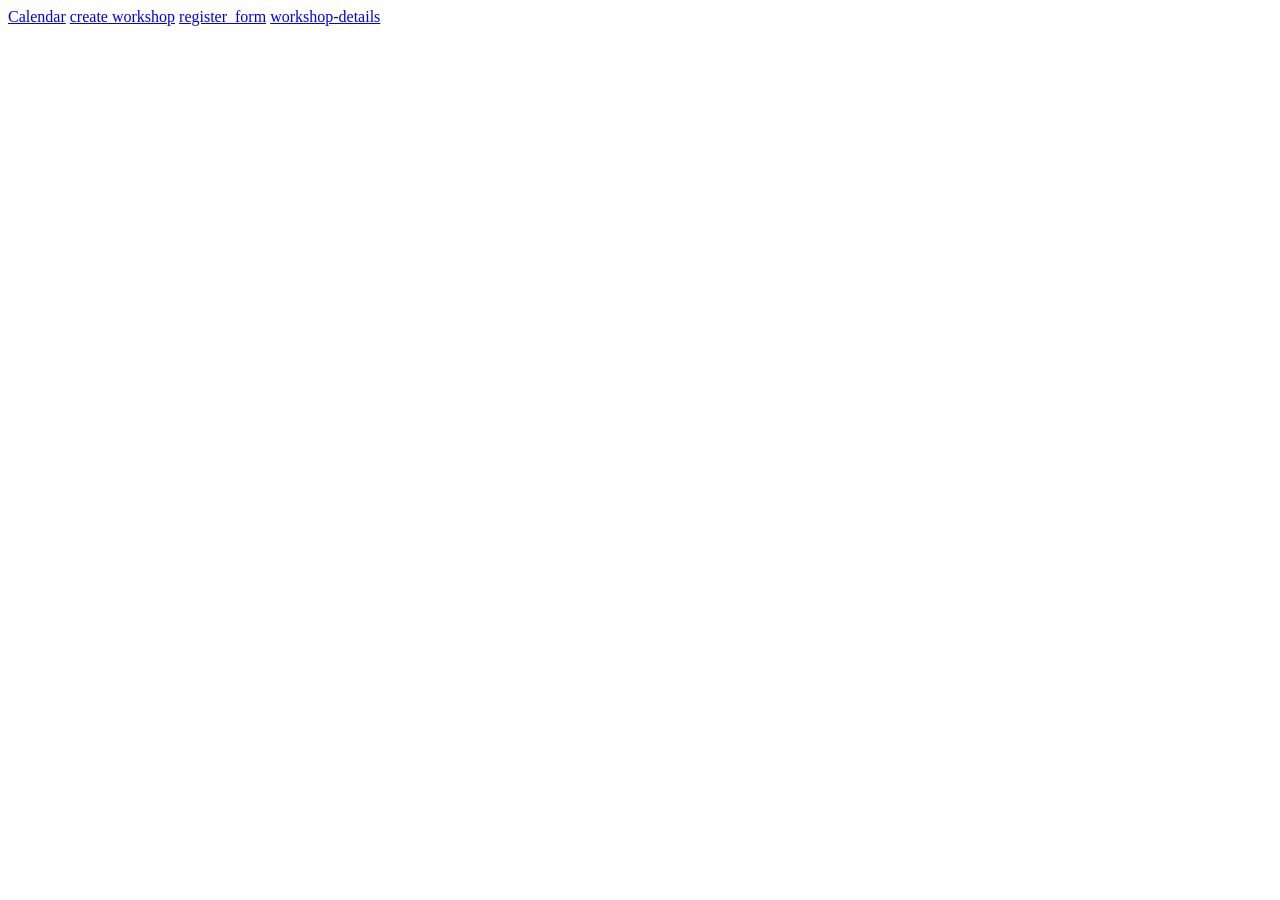
==== index.html @ 76fabd31 "premerge calendar wk detail" ====
<!DOCTYPE html>
<html lang="en">
<head>
	<meta charset="UTF-8">
	<title>Title</title>
</head>
<body>
    <a href="calendar/calendar.html">Calendar</a>
    <a href="create-workshop/create_workshop.html">create workshop</a>
    <a href="register-form/register_form.html">register_form</a>
    <a href="workshop-details/workshop-details.html">workshop-details</a>
</body>
</html>
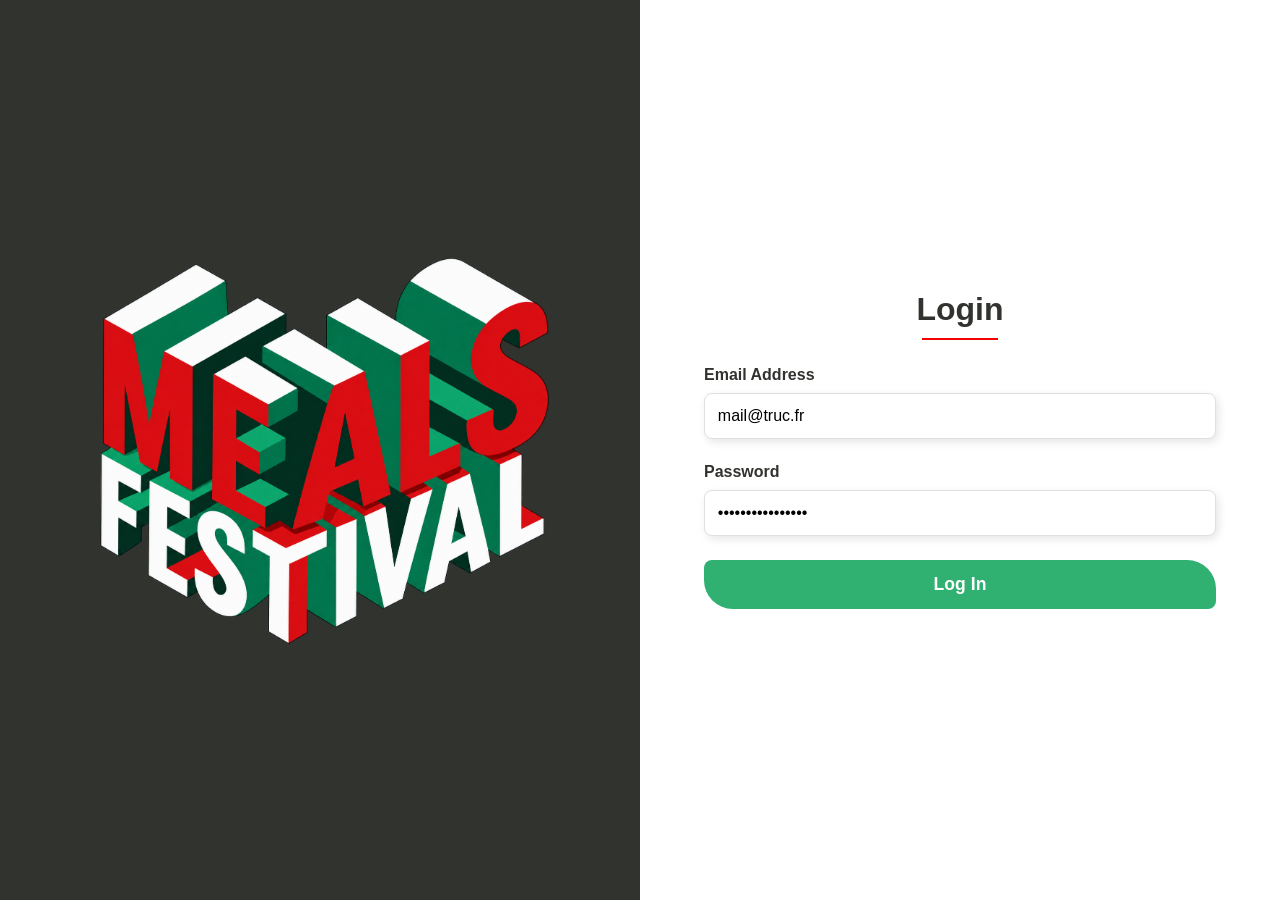
==== commit f06cda8a: "Organize workshop pages and add details flow Move the calendar and workshop creation pages into dedi" ====
--- a/index.html
+++ b/index.html
@@ -1,13 +1,32 @@
 <!DOCTYPE html>
 <html lang="en">
 <head>
-	<meta charset="UTF-8">
-	<title>Title</title>
+    <meta charset="UTF-8">
+    <meta name="viewport" content="width=device-width, initial-scale=1.0">
+    <title>Login</title>
+    <link rel="stylesheet" href="login_form.css">
+    <script src ="login_form.js" defer></script>
 </head>
 <body>
-    <a href="calendar/calendar.html">Calendar</a>
-    <a href="create-workshop/create_workshop.html">create workshop</a>
-    <a href="register-form/register_form.html">register_form</a>
-    <a href="workshop-details/workshop-details.html">workshop-details</a>
+    <div class="container">
+        <div class="left_section">
+            <img class="logo" src="images/mealsfestival.png" alt="Meals Festival Logo">
+        </div>
+        <div class="right_section">
+            <h1>Login</h1>
+            <hr>
+            <form action="" method="post">
+                <div>
+                    <label for="email">Email Address</label>
+                    <input value="mail@truc.fr" type="email" id="email" name="email" placeholder="Enter your email" required>
+                </div>
+                <div>
+                    <label for="password">Password</label>
+                    <input value="bon-mot-de-passe" type="password" id="password" name="password" placeholder="Enter your password" required>
+                </div>
+                <button id="btn" type="submit">Log In</button>
+            </form>
+        </div>
+    </div>
 </body>
 </html>
--- a/login_form.css
+++ b/login_form.css
@@ -0,0 +1,98 @@
+* {
+    margin: 0;
+    padding: 0;
+    box-sizing: border-box;
+}
+body {
+    min-height: 100vh;
+    font-family: Arial, sans-serif;
+    color: #31332F;
+}
+
+.container {
+    display: flex;
+    width: 100%;
+    min-height: 100vh;
+}
+.left_section {
+    flex: 1;
+    min-width: 0;
+    background-color: #31332F;
+    display: flex;
+    justify-content: center;
+    align-items: center;
+    padding: 5%;
+}
+.logo {
+    display: block;
+    width: 100%;
+    max-width: 100%;
+    height: auto;
+    object-fit: contain;
+}
+.right_section {
+    flex: 1;
+    min-width: 0;
+    min-height: 100vh;
+    padding: 5%;
+    background-color: white;
+    display: flex;
+    flex-direction: column;
+    justify-content: center;
+    align-items: center;
+}
+.right_section h1 {
+    width: 100%;
+    text-align: center;
+    font-size: 2rem;
+    margin-bottom: 2%;
+}
+.right_section hr {
+    width: 15%;
+    border: none;
+    border-top: 0.15rem solid #f50101;
+    margin-bottom: 5%;
+}
+.right_section form {
+    display: flex;
+    flex-direction: column;
+    width: 100%;
+    gap: 1.5rem;
+}
+.form-group {
+    width: 100%;
+}
+.right_section label {
+    display: block;
+    margin-bottom: 0.6rem;
+    font-size: 1rem;
+    font-weight: 600;
+}
+.right_section input {
+    display: block;
+    width: 100%;
+    padding: 0.8em;
+    border: 0.08rem solid #e0e0e0;
+    border-radius: 0.5rem;
+    font-size: 1rem;
+    outline: none;
+    box-shadow: 0.15rem 0.2rem 0.5rem rgba(0, 0, 0, 0.10);
+}
+.right_section input:focus {
+    border-color: #30B071;
+}
+.right_section button {
+    display: block;
+    width: 100%;
+    padding: 0.8em;
+    background-color: #30B071;
+    color: white;
+    font-size: 1.1rem;
+    font-weight: 600;
+    border: none;
+    border-radius: 0.5rem 1.8rem 0.5rem 1.8rem;
+    cursor: pointer;
+}
+.right_section button:hover {
+    background-color: #26945D;
+}
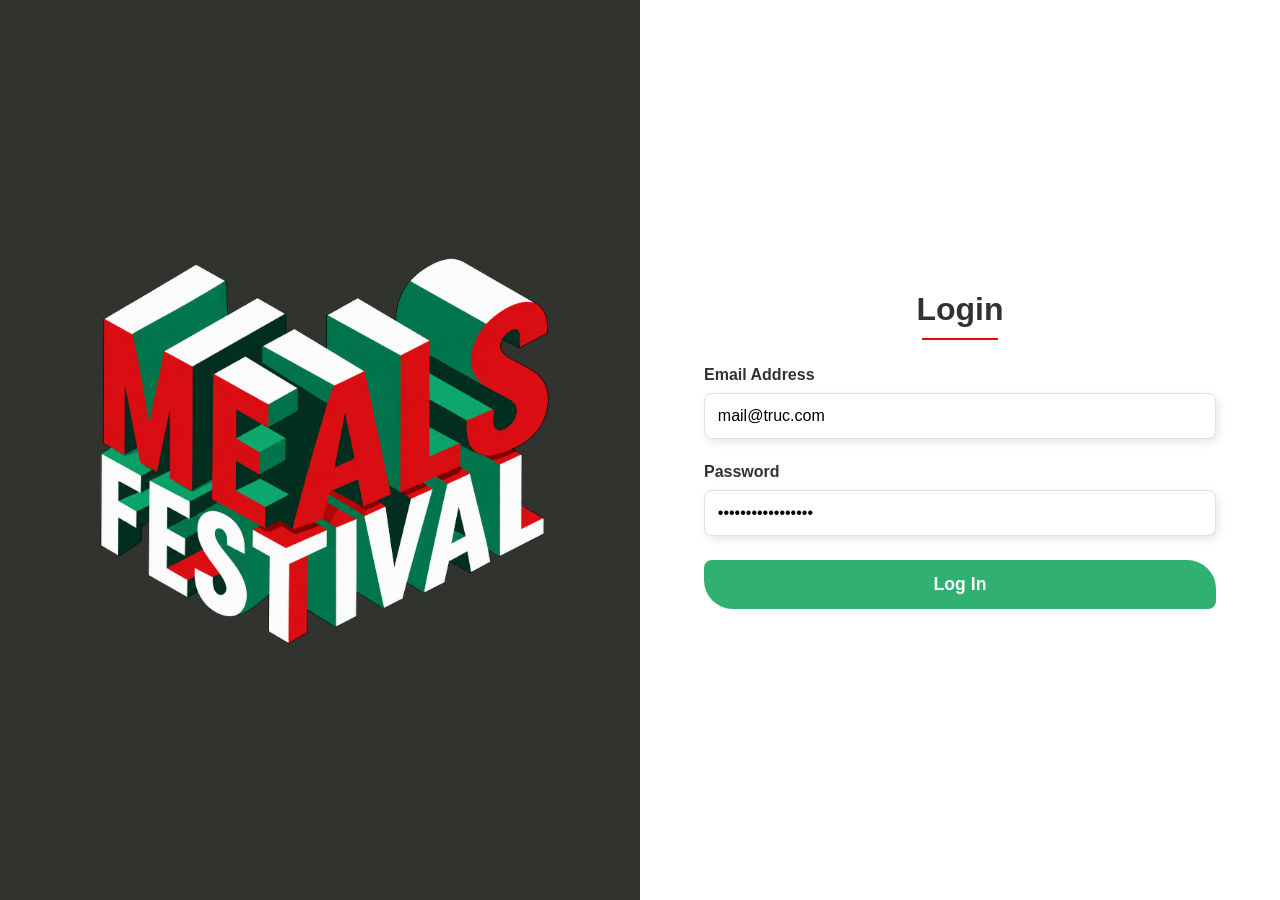
==== commit 1fee8c4d: "Add workshop deletion and login validation Enforce basic password requirements, add workshop delete " ====
--- a/index.html
+++ b/index.html
@@ -18,11 +18,11 @@
             <form action="" method="post">
                 <div>
                     <label for="email">Email Address</label>
-                    <input value="mail@truc.fr" type="email" id="email" name="email" placeholder="Enter your email" required>
+                    <input value="mail@truc.com" type="email" id="email" name="email" placeholder="Enter your email" required>
                 </div>
                 <div>
                     <label for="password">Password</label>
-                    <input value="bon-mot-de-passe" type="password" id="password" name="password" placeholder="Enter your password" required>
+                    <input value="bon-mot-de-passe1" type="password" id="password" name="password" placeholder="Enter your password" required>
                 </div>
                 <button id="btn" type="submit">Log In</button>
             </form>
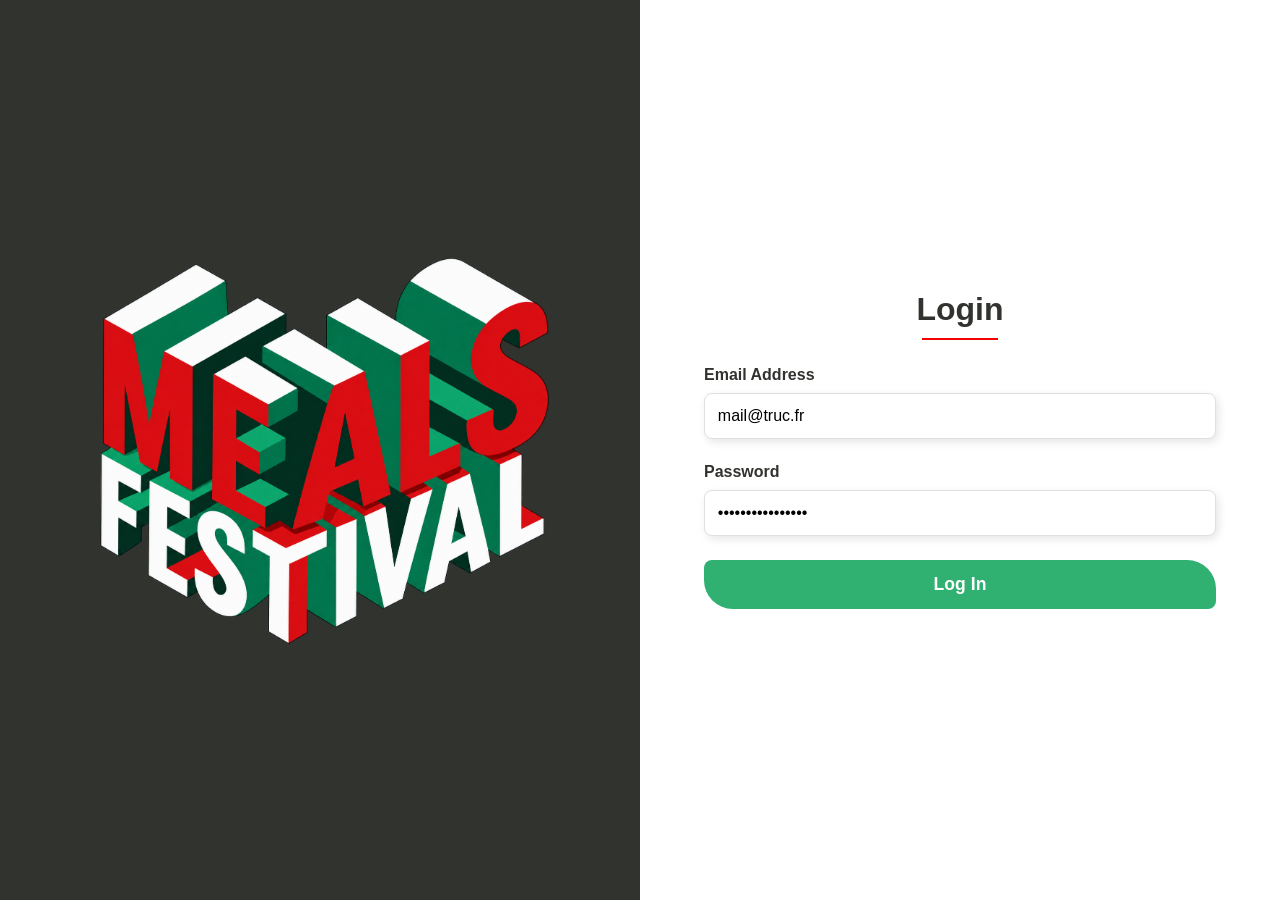
==== commit 1c4bf13e: "Wire frontend to API with JWT auth" ====
--- a/index.html
+++ b/index.html
@@ -18,11 +18,11 @@
             <form action="" method="post">
                 <div>
                     <label for="email">Email Address</label>
-                    <input value="mail@truc.com" type="email" id="email" name="email" placeholder="Enter your email" required>
+                    <input value="mail@truc.fr" type="email" id="email" name="email" placeholder="Enter your email" required>
                 </div>
                 <div>
                     <label for="password">Password</label>
-                    <input value="bon-mot-de-passe1" type="password" id="password" name="password" placeholder="Enter your password" required>
+                    <input value="bon-mot-de-passe" type="password" id="password" name="password" placeholder="Enter your password" required>
                 </div>
                 <button id="btn" type="submit">Log In</button>
             </form>
